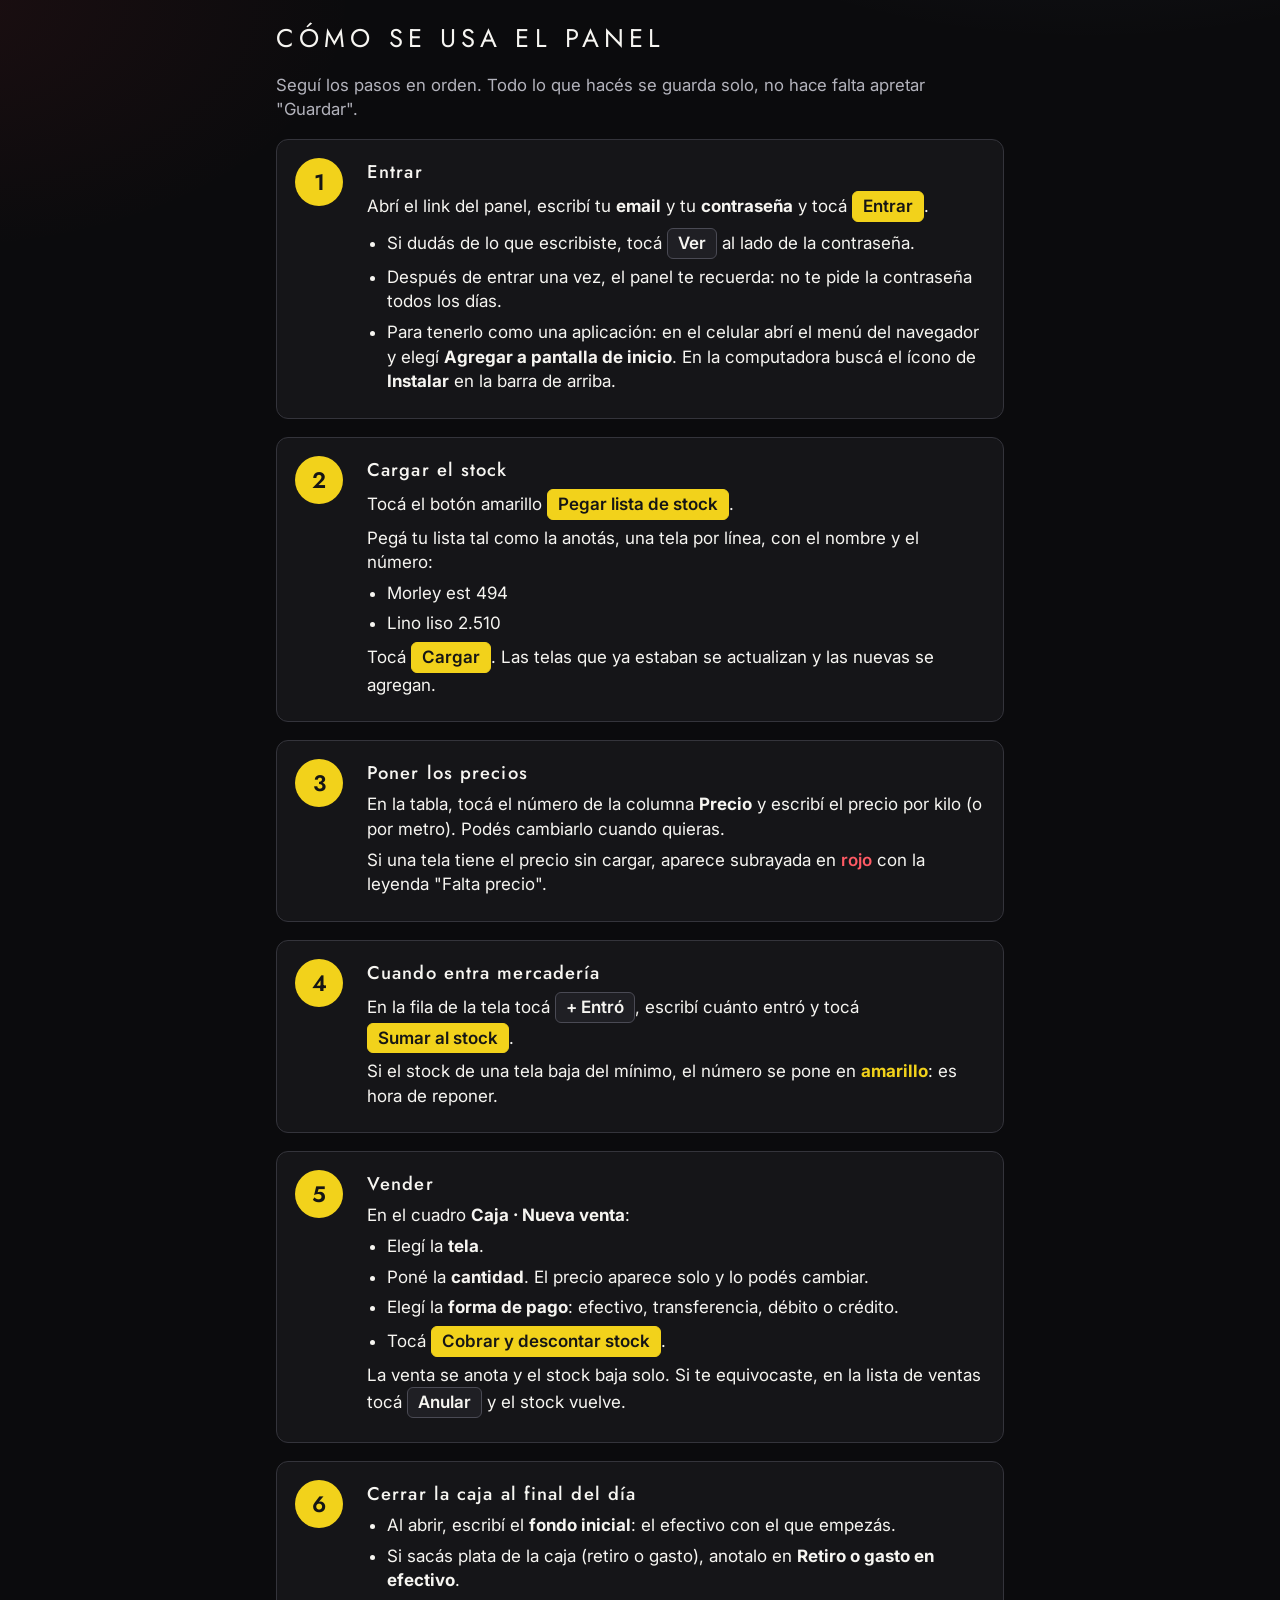
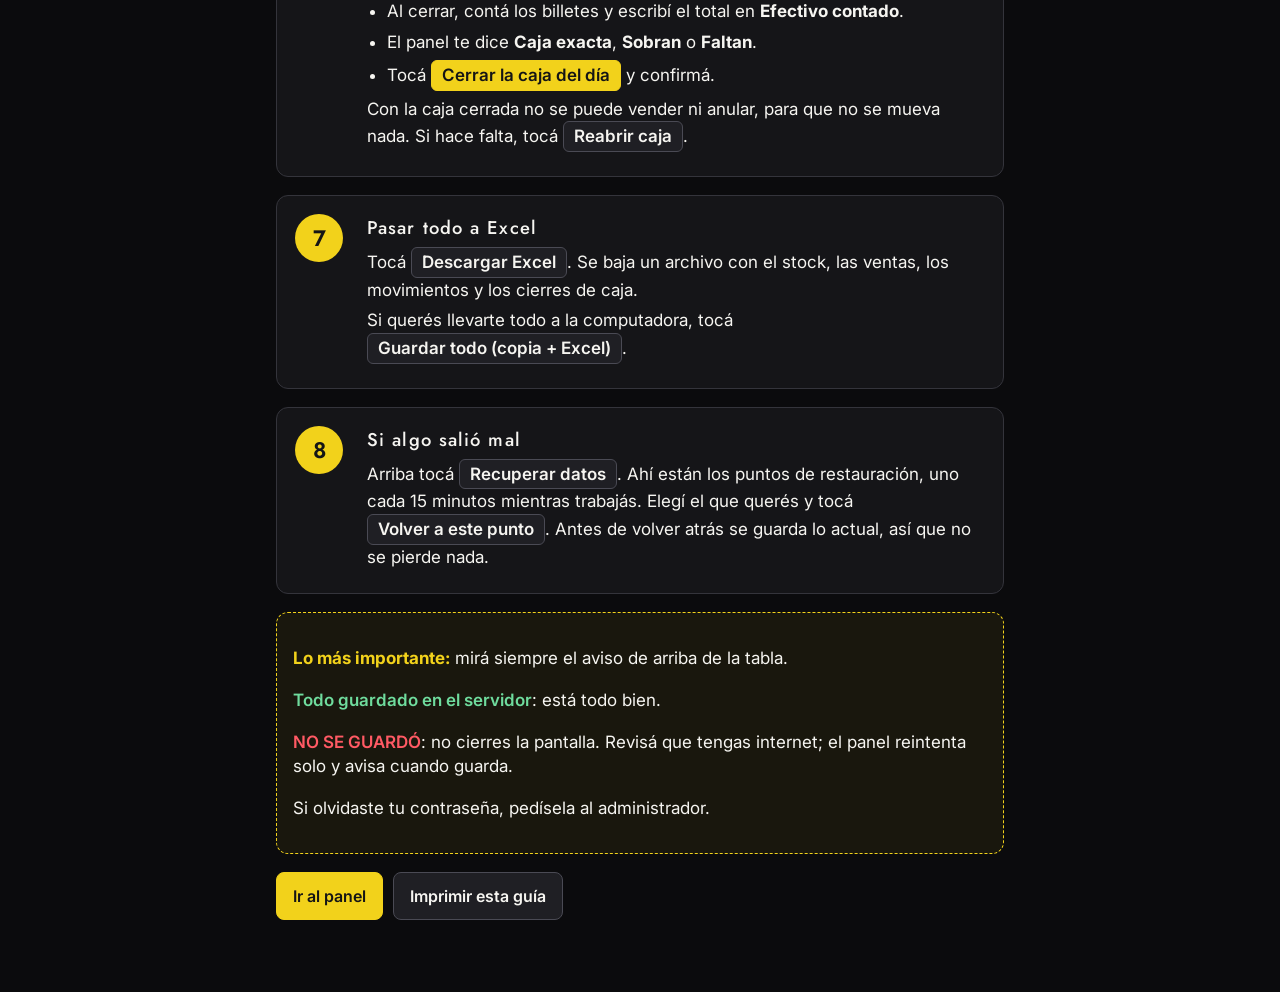
==== guia.html @ 3490aed5 "Pasar el panel a página estática + Supabase (sin Floot) Panel de stock y caja que ya no depende de F" ====
<!doctype html>
<html lang="es">
<head>
  <meta charset="utf-8">
  <meta name="viewport" content="width=device-width, initial-scale=1, viewport-fit=cover">
  <title>Cómo se usa | Textil Oriente</title>
  <meta name="theme-color" content="#0b0b0d">
  <link rel="icon" href="icon.svg" type="image/svg+xml">
  <link rel="stylesheet" href="https://fonts.googleapis.com/css2?family=Inter:wght@400;500;600;700&family=Jost:wght@300;400;500&display=swap">
  <link rel="stylesheet" href="style.css">
  <style>
    .guia { max-width: 760px; margin: 0 auto; display: grid; gap: 18px; padding: 24px 16px 72px; }
    .guia h1 { margin: 0; font: 400 1.6rem/1.2 var(--font-family-display); letter-spacing: 0.2em; text-transform: uppercase; }
    .guia .lead { color: var(--muted); font-size: 1.05rem; margin: 0; }
    .paso { display: grid; grid-template-columns: 56px minmax(0, 1fr); gap: 16px; align-items: start; background: var(--surface); border: 1px solid var(--line); border-radius: 12px; padding: 18px; }
    .num { width: 48px; height: 48px; border-radius: 50%; background: var(--yellow); color: #151515; display: grid; place-items: center; font: 600 1.4rem var(--font-family-display); }
    .paso h2 { margin: 0 0 6px; font: 500 1.15rem var(--font-family-display); letter-spacing: 0.06em; }
    .paso p, .paso li { margin: 0 0 6px; }
    .paso ul { margin: 6px 0 0; padding-left: 20px; }
    .tecla { display: inline-block; padding: 2px 10px; border-radius: 6px; border: 1px solid #4a4a54; background: var(--surface-2); font-weight: 600; white-space: nowrap; }
    .tecla.am { background: var(--yellow); color: #151515; border-color: var(--yellow); }
    .aviso { border: 1px dashed var(--yellow); border-radius: 12px; padding: 16px; background: rgba(242, 210, 27, 0.06); }
    .aviso b { color: var(--yellow); }
    .verde { color: var(--ok); font-weight: 600; }
    .rojo { color: var(--red); font-weight: 600; }
    .acciones { display: flex; gap: 10px; flex-wrap: wrap; }
    @media print {
      body { background: #fff !important; color: #111 !important; }
      .paso, .aviso { background: #fff !important; border-color: #999 !important; }
      .guia .lead, .tecla { color: #111 !important; }
      .acciones { display: none; }
    }
  </style>
</head>
<body>
  <main class="guia">
    <h1>Cómo se usa el panel</h1>
    <p class="lead">Seguí los pasos en orden. Todo lo que hacés se guarda solo, no hace falta apretar "Guardar".</p>

    <section class="paso">
      <div class="num">1</div>
      <div>
        <h2>Entrar</h2>
        <p>Abrí el link del panel, escribí tu <b>email</b> y tu <b>contraseña</b> y tocá <span class="tecla am">Entrar</span>.</p>
        <ul>
          <li>Si dudás de lo que escribiste, tocá <span class="tecla">Ver</span> al lado de la contraseña.</li>
          <li>Después de entrar una vez, el panel te recuerda: no te pide la contraseña todos los días.</li>
          <li>Para tenerlo como una aplicación: en el celular abrí el menú del navegador y elegí <b>Agregar a pantalla de inicio</b>. En la computadora buscá el ícono de <b>Instalar</b> en la barra de arriba.</li>
        </ul>
      </div>
    </section>

    <section class="paso">
      <div class="num">2</div>
      <div>
        <h2>Cargar el stock</h2>
        <p>Tocá el botón amarillo <span class="tecla am">Pegar lista de stock</span>.</p>
        <p>Pegá tu lista tal como la anotás, una tela por línea, con el nombre y el número:</p>
        <ul><li>Morley est 494</li><li>Lino liso 2.510</li></ul>
        <p>Tocá <span class="tecla am">Cargar</span>. Las telas que ya estaban se actualizan y las nuevas se agregan.</p>
      </div>
    </section>

    <section class="paso">
      <div class="num">3</div>
      <div>
        <h2>Poner los precios</h2>
        <p>En la tabla, tocá el número de la columna <b>Precio</b> y escribí el precio por kilo (o por metro). Podés cambiarlo cuando quieras.</p>
        <p>Si una tela tiene el precio sin cargar, aparece subrayada en <span class="rojo">rojo</span> con la leyenda "Falta precio".</p>
      </div>
    </section>

    <section class="paso">
      <div class="num">4</div>
      <div>
        <h2>Cuando entra mercadería</h2>
        <p>En la fila de la tela tocá <span class="tecla">+ Entró</span>, escribí cuánto entró y tocá <span class="tecla am">Sumar al stock</span>.</p>
        <p>Si el stock de una tela baja del mínimo, el número se pone en <b style="color:var(--yellow)">amarillo</b>: es hora de reponer.</p>
      </div>
    </section>

    <section class="paso">
      <div class="num">5</div>
      <div>
        <h2>Vender</h2>
        <p>En el cuadro <b>Caja · Nueva venta</b>:</p>
        <ul>
          <li>Elegí la <b>tela</b>.</li>
          <li>Poné la <b>cantidad</b>. El precio aparece solo y lo podés cambiar.</li>
          <li>Elegí la <b>forma de pago</b>: efectivo, transferencia, débito o crédito.</li>
          <li>Tocá <span class="tecla am">Cobrar y descontar stock</span>.</li>
        </ul>
        <p>La venta se anota y el stock baja solo. Si te equivocaste, en la lista de ventas tocá <span class="tecla">Anular</span> y el stock vuelve.</p>
      </div>
    </section>

    <section class="paso">
      <div class="num">6</div>
      <div>
        <h2>Cerrar la caja al final del día</h2>
        <ul>
          <li>Al abrir, escribí el <b>fondo inicial</b>: el efectivo con el que empezás.</li>
          <li>Si sacás plata de la caja (retiro o gasto), anotalo en <b>Retiro o gasto en efectivo</b>.</li>
          <li>Al cerrar, contá los billetes y escribí el total en <b>Efectivo contado</b>.</li>
          <li>El panel te dice <b>Caja exacta</b>, <b>Sobran</b> o <b>Faltan</b>.</li>
          <li>Tocá <span class="tecla am">Cerrar la caja del día</span> y confirmá.</li>
        </ul>
        <p>Con la caja cerrada no se puede vender ni anular, para que no se mueva nada. Si hace falta, tocá <span class="tecla">Reabrir caja</span>.</p>
      </div>
    </section>

    <section class="paso">
      <div class="num">7</div>
      <div>
        <h2>Pasar todo a Excel</h2>
        <p>Tocá <span class="tecla">Descargar Excel</span>. Se baja un archivo con el stock, las ventas, los movimientos y los cierres de caja.</p>
        <p>Si querés llevarte todo a la computadora, tocá <span class="tecla">Guardar todo (copia + Excel)</span>.</p>
      </div>
    </section>

    <section class="paso">
      <div class="num">8</div>
      <div>
        <h2>Si algo salió mal</h2>
        <p>Arriba tocá <span class="tecla">Recuperar datos</span>. Ahí están los puntos de restauración, uno cada 15 minutos mientras trabajás. Elegí el que querés y tocá <span class="tecla">Volver a este punto</span>. Antes de volver atrás se guarda lo actual, así que no se pierde nada.</p>
      </div>
    </section>

    <div class="aviso">
      <p><b>Lo más importante:</b> mirá siempre el aviso de arriba de la tabla.</p>
      <p><span class="verde">Todo guardado en el servidor</span>: está todo bien.</p>
      <p><span class="rojo">NO SE GUARDÓ</span>: no cierres la pantalla. Revisá que tengas internet; el panel reintenta solo y avisa cuando guarda.</p>
      <p>Si olvidaste tu contraseña, pedísela al administrador.</p>
    </div>

    <div class="acciones">
      <a class="btn primary" href="./">Ir al panel</a>
      <button class="btn" type="button" onclick="window.print()">Imprimir esta guía</button>
    </div>
  </main>
</body>
</html>
---- style.css ----
/* Textil Oriente: identidad oscura, mármol negro con triángulos amarillo, rojo y azul. */
:root {
  --bg: #0b0b0d;
  --surface: #151518;
  --surface-2: #1f1f24;
  --line: #34343b;
  --fg: #f6f5f1;
  --muted: #b3b3bc;
  --yellow: #f2d21b;
  --red: #ff5a64;
  --ok: #6fdc9d;
  --font-family-base: "Inter", system-ui, -apple-system, "Segoe UI", sans-serif;
  --font-family-display: "Jost", "Futura", "Trebuchet MS", sans-serif;
  color-scheme: dark;
}
* { box-sizing: border-box; }
html, body { margin: 0; }
body {
  background:
    radial-gradient(900px 500px at 85% -10%, rgba(143, 171, 232, 0.1), transparent 60%),
    radial-gradient(700px 420px at -5% 0%, rgba(216, 51, 62, 0.08), transparent 60%),
    var(--bg);
  background-color: var(--bg);
  color: var(--fg);
  font-family: var(--font-family-base);
  font-size: 17px;
  line-height: 1.45;
  min-height: 100vh;
}
*:focus-visible { outline: 3px solid var(--yellow); outline-offset: 2px; }

.page { max-width: 1440px; margin: 0 auto; display: grid; gap: 16px; padding: 24px 16px 64px; padding-left: max(16px, env(safe-area-inset-left, 0px)); padding-right: max(16px, env(safe-area-inset-right, 0px)); }
.center { min-height: 100vh; display: grid; place-items: center; padding: 24px 16px; }

.top { display: flex; align-items: center; gap: 16px; flex-wrap: wrap; }
.mark { flex: none; height: auto; }
.brandbox { display: grid; gap: 2px; min-width: 0; }
.brand { margin: 0; font: 400 1.6rem/1.1 var(--font-family-display); letter-spacing: 0.3em; text-transform: uppercase; }
.sub { font: 300 0.8rem var(--font-family-display); letter-spacing: 0.5em; text-transform: uppercase; color: var(--yellow); }
.right { margin-left: auto; display: grid; justify-items: end; gap: 8px; }
.today { color: var(--muted); text-transform: capitalize; }
.userrow { display: flex; align-items: center; gap: 8px; flex-wrap: wrap; justify-content: flex-end; }
.uname { color: var(--muted); font-size: 0.9rem; }

.btn, button.btn {
  display: inline-flex; align-items: center; justify-content: center; text-decoration: none;
  background: var(--surface-2); color: var(--fg); border: 1px solid #4a4a54; border-radius: 8px;
  padding: 10px 16px; min-height: 48px; font: 600 16px var(--font-family-base); cursor: pointer;
}
.btn:hover { border-color: var(--fg); }
.btn:disabled { opacity: 0.5; cursor: not-allowed; }
.btn.primary { background: var(--yellow); color: #151515; border-color: var(--yellow); }
.btn.big { min-height: 56px; font-size: 18px; width: 100%; }
.btn.sm { padding: 8px 12px; min-height: 42px; font-size: 15px; }
.btn.danger:hover { border-color: var(--red); color: var(--red); }

.card { background: var(--surface); border: 1px solid var(--line); border-radius: 12px; padding: 24px; display: grid; gap: 14px; }
.authcard { width: min(440px, 100%); justify-items: center; text-align: center; }
.authcard .form { width: 100%; text-align: left; }
.authtitle { margin: 8px 0 0; font: 500 1rem var(--font-family-display); letter-spacing: 0.18em; text-transform: uppercase; color: var(--yellow); }
.hint { color: var(--muted); font-size: 15px; margin: 0; }
.hint.small { font-size: 13px; }
.hint.pad { padding: 16px; }
.form { display: grid; gap: 14px; }
.field { display: grid; gap: 6px; color: var(--muted); font-size: 14px; }
.input { background: var(--surface-2); color: var(--fg); border: 1px solid var(--line); border-radius: 8px; padding: 10px 12px; min-height: 48px; font: 18px var(--font-family-base); min-width: 0; width: 100%; }
.input:hover { border-color: #4a4a54; }
.pwrow { display: flex; gap: 8px; align-items: stretch; }
.pwrow .btn { flex: none; }
.msg { min-height: 20px; font-size: 15px; color: var(--red); margin: 0; }
.msg.okmsg { color: var(--ok); }
.errbox { display: grid; gap: 12px; justify-items: start; padding: 16px; border: 1px solid var(--red); border-radius: 8px; color: var(--red); }
.errbox p { margin: 0; }

.narrow { max-width: 820px; width: 100%; margin: 0 auto; display: grid; gap: 16px; }
.title { margin: 0; font: 400 1.4rem var(--font-family-display); letter-spacing: 0.2em; text-transform: uppercase; }
.subtitle { margin: 0; font: 500 0.9rem var(--font-family-display); letter-spacing: 0.18em; text-transform: uppercase; color: var(--yellow); }
.list { display: grid; border: 1px solid var(--line); border-radius: 8px; background: var(--surface); }
.row { display: flex; align-items: center; justify-content: space-between; gap: 12px; flex-wrap: wrap; padding: 12px 16px; border-bottom: 1px solid var(--line); }
.row:last-child { border-bottom: 0; }
.when { display: grid; gap: 2px; min-width: 0; }
.when span { color: var(--muted); font-size: 0.9rem; overflow-wrap: anywhere; }
.rowtools { display: flex; gap: 8px; flex-wrap: wrap; align-items: center; }
.rowtools .input { width: 200px; min-height: 42px; font-size: 15px; }

#gtoast { position: fixed; left: 50%; transform: translateX(-50%); bottom: calc(24px + env(safe-area-inset-bottom, 0px)); background: var(--fg); color: #111; padding: 14px 20px; border-radius: 8px; font-weight: 600; opacity: 0; pointer-events: none; transition: opacity 0.2s; z-index: 2000; max-width: calc(100vw - 32px); }
#gtoast.show { opacity: 1; }
@media (prefers-reduced-motion: reduce) { #gtoast { transition: none; } }

/* ---------- panel de stock y caja ---------- */

.txPanel {
  --bg: #0b0b0d;
  --surface: #151518;
  --surface-2: #1f1f24;
  --line: #34343b;
  --fg: #f6f5f1;
  --muted: #b3b3bc;
  --yellow: #f2d21b;
  --red: #ff5a64;
  --blue: #8fabe8;
  --ok: #6fdc9d;
  color: var(--fg);
  font-family: var(--font-family-base);
  font-size: 17px;
  line-height: 1.45;
  display: grid;
  gap: 16px;

  *, *::before, *::after { box-sizing: border-box; }
  *:focus-visible { outline: 3px solid var(--yellow); outline-offset: 2px; }

  .savebar { min-height: 22px; font-size: 14px; color: var(--muted); }
  .savebar.bad { color: var(--red); font-weight: 600; }
  .savebar.ok { color: var(--ok); }

  .loadcard { display: flex; flex-wrap: wrap; align-items: center; justify-content: space-between; gap: 14px; padding: 16px 18px; border: 1px dashed var(--yellow); border-radius: 8px; background: rgba(242, 210, 27, 0.06); }
  .loadtext { display: grid; gap: 2px; min-width: 0; flex: 1 1 260px; }
  .loadtext b { font: 500 18px var(--font-family-display); letter-spacing: .04em; }
  .loadtext span { color: var(--muted); font-size: 15px; }
  .stats { display: grid; grid-template-columns: repeat(auto-fit, minmax(160px, 1fr)); gap: 12px; }
  .stat { background: var(--surface); border: 1px solid var(--line); border-radius: 8px; padding: 14px 16px; display: grid; gap: 4px; min-width: 0; }
  .stat small { color: var(--muted); font: 500 12px var(--font-family-display); letter-spacing: .14em; text-transform: uppercase; }
  .stat b { font: 500 26px var(--font-family-display); font-variant-numeric: tabular-nums; overflow-wrap: anywhere; }
  .stat.warn b { color: var(--yellow); }

  .bar { display: flex; flex-wrap: wrap; gap: 10px; align-items: center; }
  .bar .grow { flex: 1 1 220px; min-width: 0; }
  input, select, textarea, button { font: inherit; color: inherit; }
  input[type=text], input[type=number], input[type=search], input[type=date], select, textarea {
    background: var(--surface-2); border: 1px solid var(--line); border-radius: 8px; padding: 10px 12px; min-width: 0; min-height: 48px; font-size: 18px;
  }
  input:hover, select:hover, textarea:hover { border-color: #4a4a54; }
  button { background: var(--surface-2); border: 1px solid #4a4a54; border-radius: 8px; padding: 10px 16px; min-height: 48px; font-weight: 600; font-size: 16px; cursor: pointer; }
  button:hover { border-color: var(--fg); }
  button:disabled { opacity: .5; cursor: not-allowed; }
  button.primary { background: var(--yellow); color: #151515; border-color: var(--yellow); }
  button.primary:hover { filter: brightness(1.08); }
  button.big { min-height: 56px; font-size: 18px; }
  button.ghost { background: transparent; }
  button.danger:hover { border-color: var(--red); color: var(--red); }
  button.sm { padding: 8px 12px; min-height: 42px; font-size: 15px; }

  .tablebox { overflow-x: auto; border: 1px solid var(--line); border-radius: 8px; background: var(--surface); }
  table { border-collapse: collapse; width: 100%; min-width: 820px; }
  th { text-align: left; font: 500 12px var(--font-family-display); letter-spacing: .14em; text-transform: uppercase; color: var(--muted); padding: 12px 10px; border-bottom: 1px solid var(--line); white-space: nowrap; }
  td { padding: 6px 10px; border-bottom: 1px solid var(--line); vertical-align: middle; }
  tr:last-child td { border-bottom: 0; }
  td.num, th.num { text-align: right; font-variant-numeric: tabular-nums; }
  td input { width: 100%; background: transparent; border-color: transparent; padding: 8px 8px; }
  td input:hover, td input:focus { border-color: var(--line); background: var(--surface-2); }
  td input.n { text-align: right; font-variant-numeric: tabular-nums; width: 120px; }
  td select { background: transparent; border-color: transparent; padding: 8px 2px; min-height: 44px; }
  td.actions { white-space: nowrap; text-align: right; }
  tr.low td.stockcell input { color: var(--yellow); font-weight: 700; }
  tr.low td:first-child { box-shadow: inset 4px 0 0 var(--yellow); }
  tr.noprice td.pricecell input { box-shadow: inset 0 -3px 0 var(--red); }
  .val.missing { color: var(--red); font-size: 14px; }
  .pill { display: inline-block; padding: 1px 9px; border-radius: 99px; font-size: 13px; border: 1px solid var(--line); color: var(--muted); }
  .empty { padding: 28px; text-align: center; color: var(--muted); }
  .hint { color: var(--muted); font-size: 14px; margin: 0; }

  .panel { display: grid; grid-template-columns: minmax(0, 1fr) 400px; gap: 20px; align-items: start; }
  .stack { display: grid; gap: 16px; min-width: 0; }
  #view-caja { position: sticky; top: 12px; }
  @media (max-width: 1100px) { .panel { grid-template-columns: minmax(0, 1fr); } #view-caja { position: static; order: -1; } }
  .card { background: var(--surface); border: 1px solid var(--line); border-radius: 8px; padding: 18px; display: grid; gap: 14px; }
  h2.title { margin: 0; font: 500 14px var(--font-family-display); letter-spacing: .18em; text-transform: uppercase; color: var(--yellow); }
  label { display: grid; gap: 6px; color: var(--muted); font-size: 14px; }
  label input, label select { color: var(--fg); }
  .row2 { display: grid; grid-template-columns: 1fr 1fr; gap: 12px; }
  .total { display: flex; justify-content: space-between; align-items: baseline; border-top: 1px solid var(--line); padding-top: 12px; }
  .total b { font: 500 34px var(--font-family-display); font-variant-numeric: tabular-nums; }
  .methods { display: grid; grid-template-columns: 1fr 1fr; gap: 10px; }
  .methods .stat b { font-size: 21px; }
  .methods .stat.main { grid-column: 1 / -1; }
  .msg { min-height: 20px; font-size: 15px; color: var(--red); margin: 0; }
  .sale td { padding: 10px; }
  .sale .t { font-weight: 600; }
  .cl { display: flex; justify-content: space-between; align-items: center; gap: 10px; padding: 4px 0; }
  .cl b { font-variant-numeric: tabular-nums; }
  .cl.strong { border-top: 1px solid var(--line); margin-top: 6px; padding-top: 12px; font-size: 19px; }
  .diff { font: 500 22px var(--font-family-display); text-align: center; padding: 10px; border-radius: 8px; border: 1px solid var(--line); }
  .diff.ok { color: var(--ok); border-color: var(--ok); }
  .diff.over { color: var(--yellow); border-color: var(--yellow); }
  .diff.bad { color: var(--red); border-color: var(--red); }
  .closedtag { color: var(--ok); font-weight: 600; }

  dialog { background: var(--surface); color: var(--fg); border: 1px solid var(--line); border-radius: 10px; padding: 0; width: min(540px, calc(100vw - 32px)); }
  dialog::backdrop { background: rgba(0,0,0,.7); }
  dialog form { padding: 20px; display: grid; gap: 14px; }
  dialog h2 { margin: 0; font: 500 16px var(--font-family-display); letter-spacing: .16em; text-transform: uppercase; }
  dialog textarea { min-height: 240px; font-family: ui-monospace, Consolas, monospace; font-size: 16px; resize: vertical; }
  .dlgbtns { display: flex; justify-content: flex-end; gap: 10px; }
  #toast { position: fixed; left: 50%; transform: translateX(-50%); bottom: calc(24px + env(safe-area-inset-bottom, 0px)); background: var(--fg); color: #111; padding: 14px 20px; border-radius: 8px; font-weight: 600; font-size: 17px; opacity: 0; pointer-events: none; transition: opacity .2s; z-index: 2000; max-width: calc(100vw - 32px); }
  #toast.show { opacity: 1; }
  @media (prefers-reduced-motion: reduce) { #toast { transition: none; } }
}
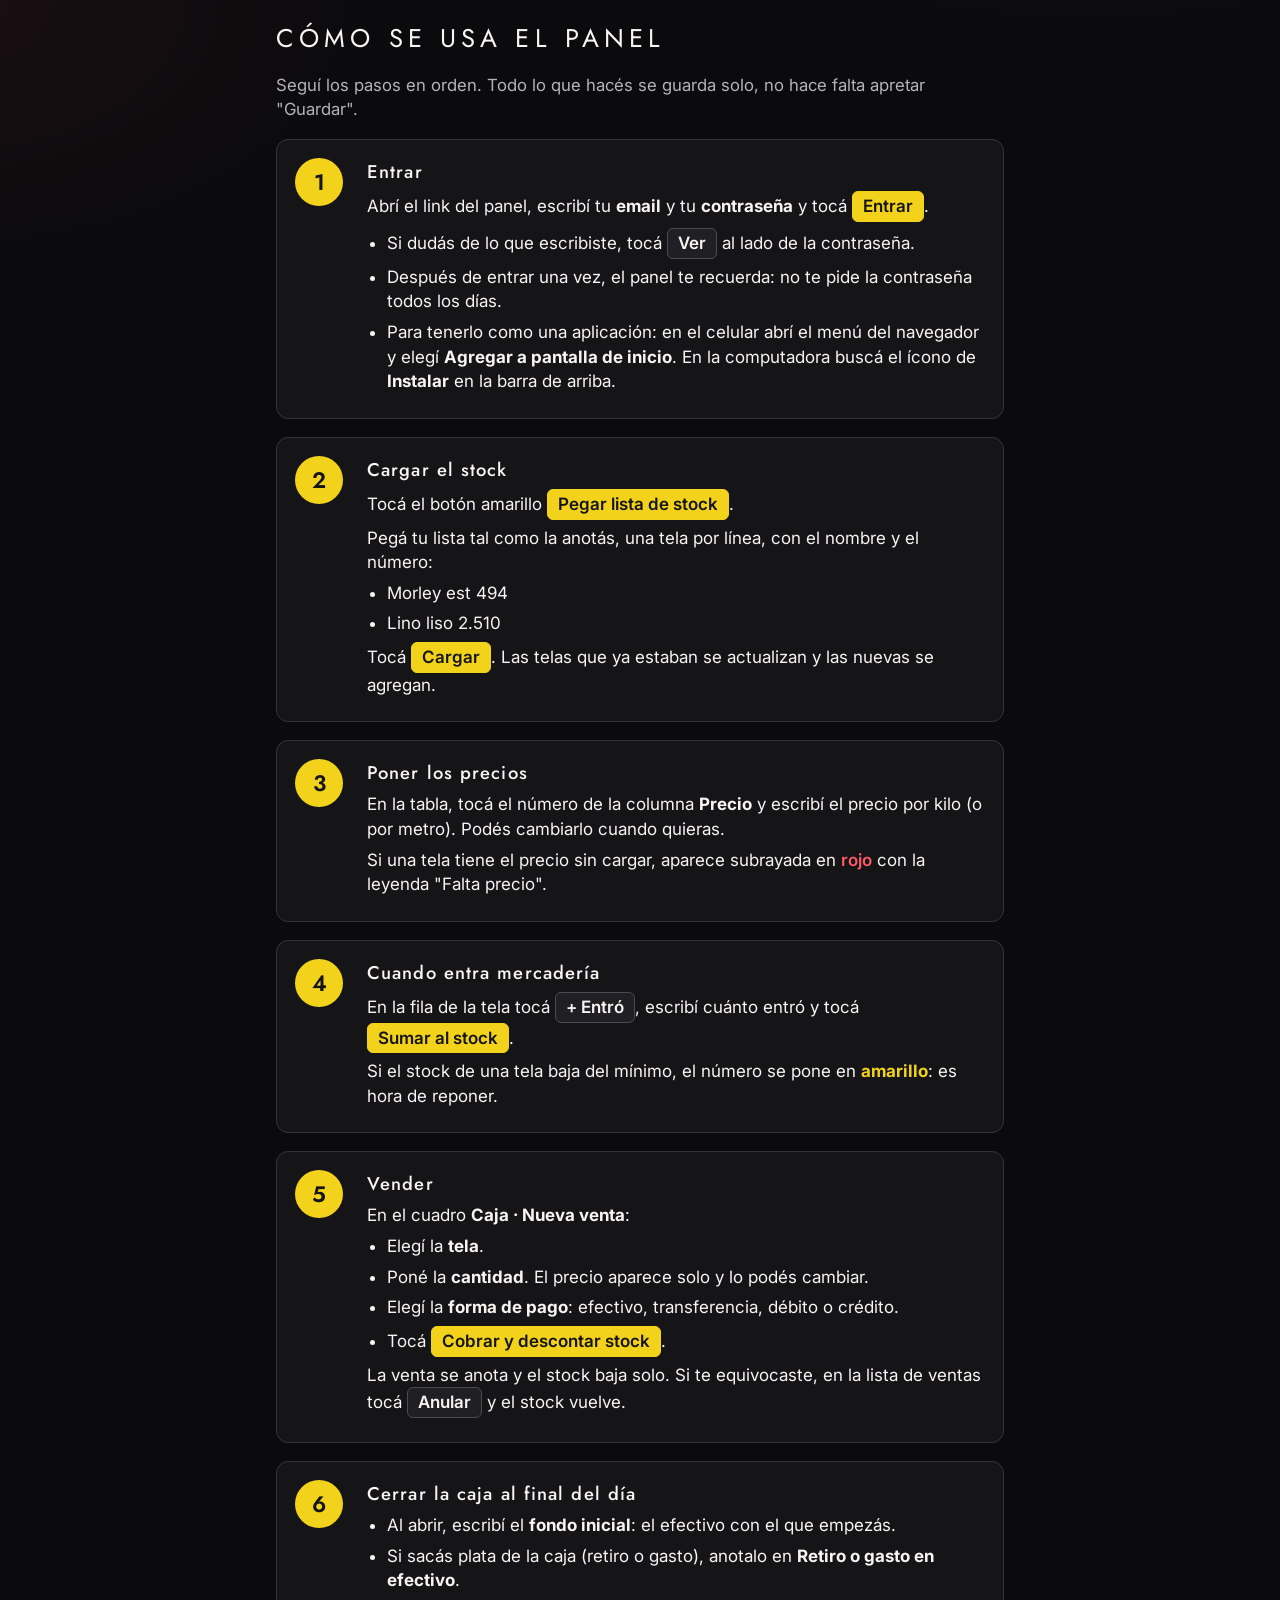
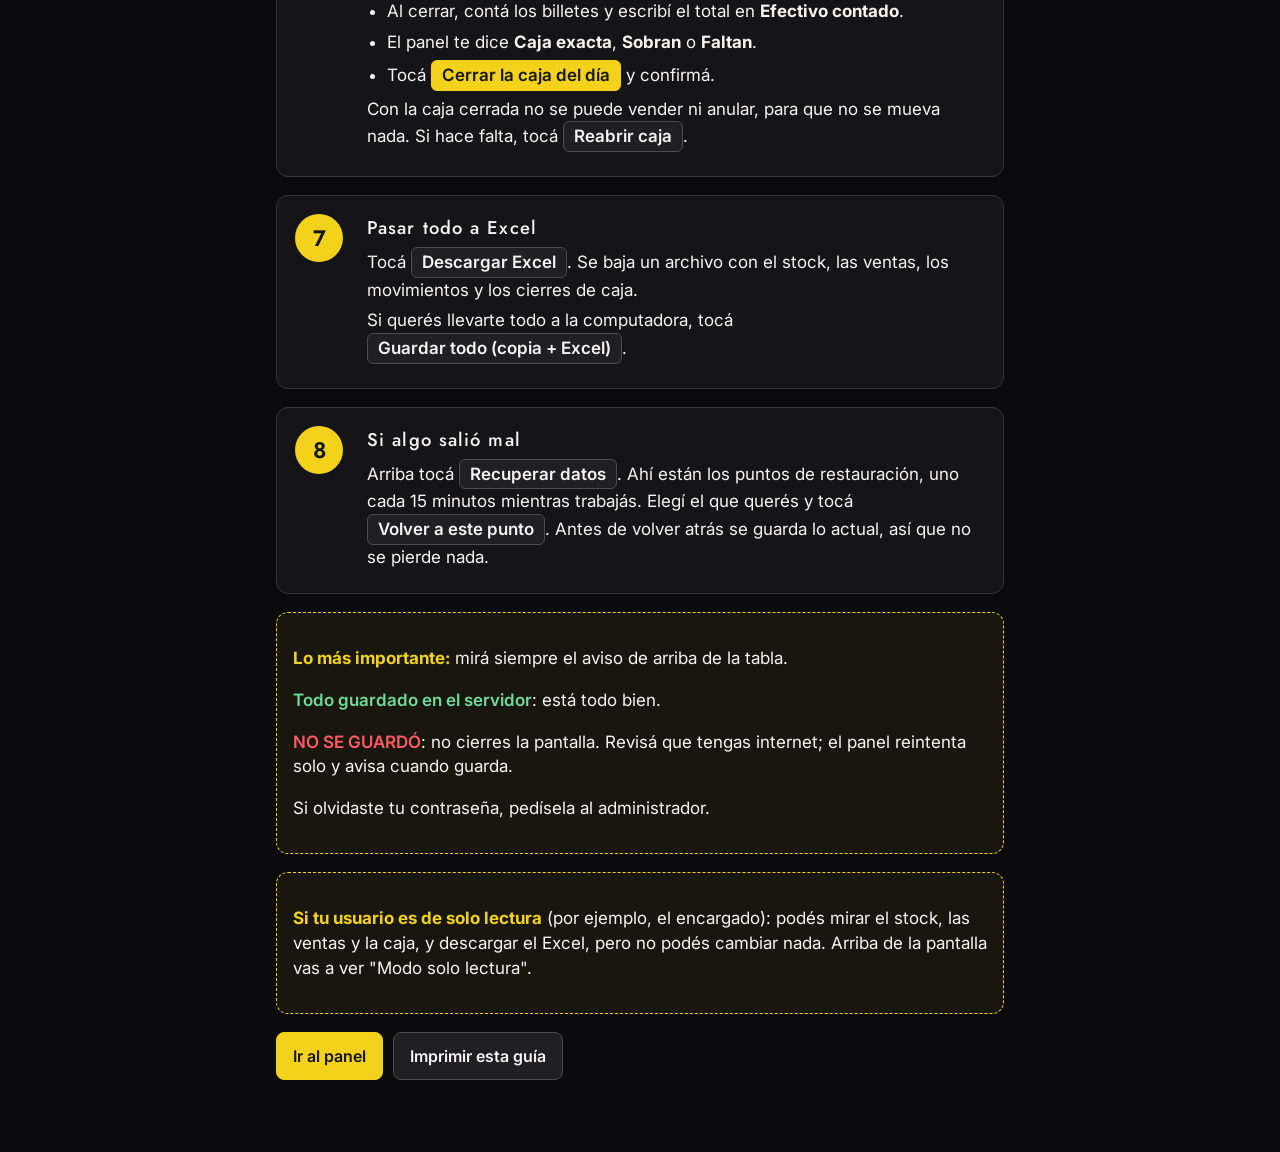
==== commit 35f13367: "Rol de solo lectura para el encargado Nuevo permiso "viewer": ve stock, ventas y caja y descarga el " ====
--- a/guia.html
+++ b/guia.html
@@ -133,6 +133,10 @@
       <p>Si olvidaste tu contraseña, pedísela al administrador.</p>
     </div>
 
+    <div class="aviso">
+      <p><b>Si tu usuario es de solo lectura</b> (por ejemplo, el encargado): podés mirar el stock, las ventas y la caja, y descargar el Excel, pero no podés cambiar nada. Arriba de la pantalla vas a ver "Modo solo lectura".</p>
+    </div>
+
     <div class="acciones">
       <a class="btn primary" href="./">Ir al panel</a>
       <button class="btn" type="button" onclick="window.print()">Imprimir esta guía</button>
--- a/style.css
+++ b/style.css
@@ -110,6 +110,8 @@
   *, *::before, *::after { box-sizing: border-box; }
   *:focus-visible { outline: 3px solid var(--yellow); outline-offset: 2px; }
 
+  &.ro .loadcard, &.ro #sale-form, &.ro #backup-note, &.ro #view-stock > p.hint { display: none; }
+  &.ro td input, &.ro td select { opacity: 0.85; }
   .savebar { min-height: 22px; font-size: 14px; color: var(--muted); }
   .savebar.bad { color: var(--red); font-weight: 600; }
   .savebar.ok { color: var(--ok); }
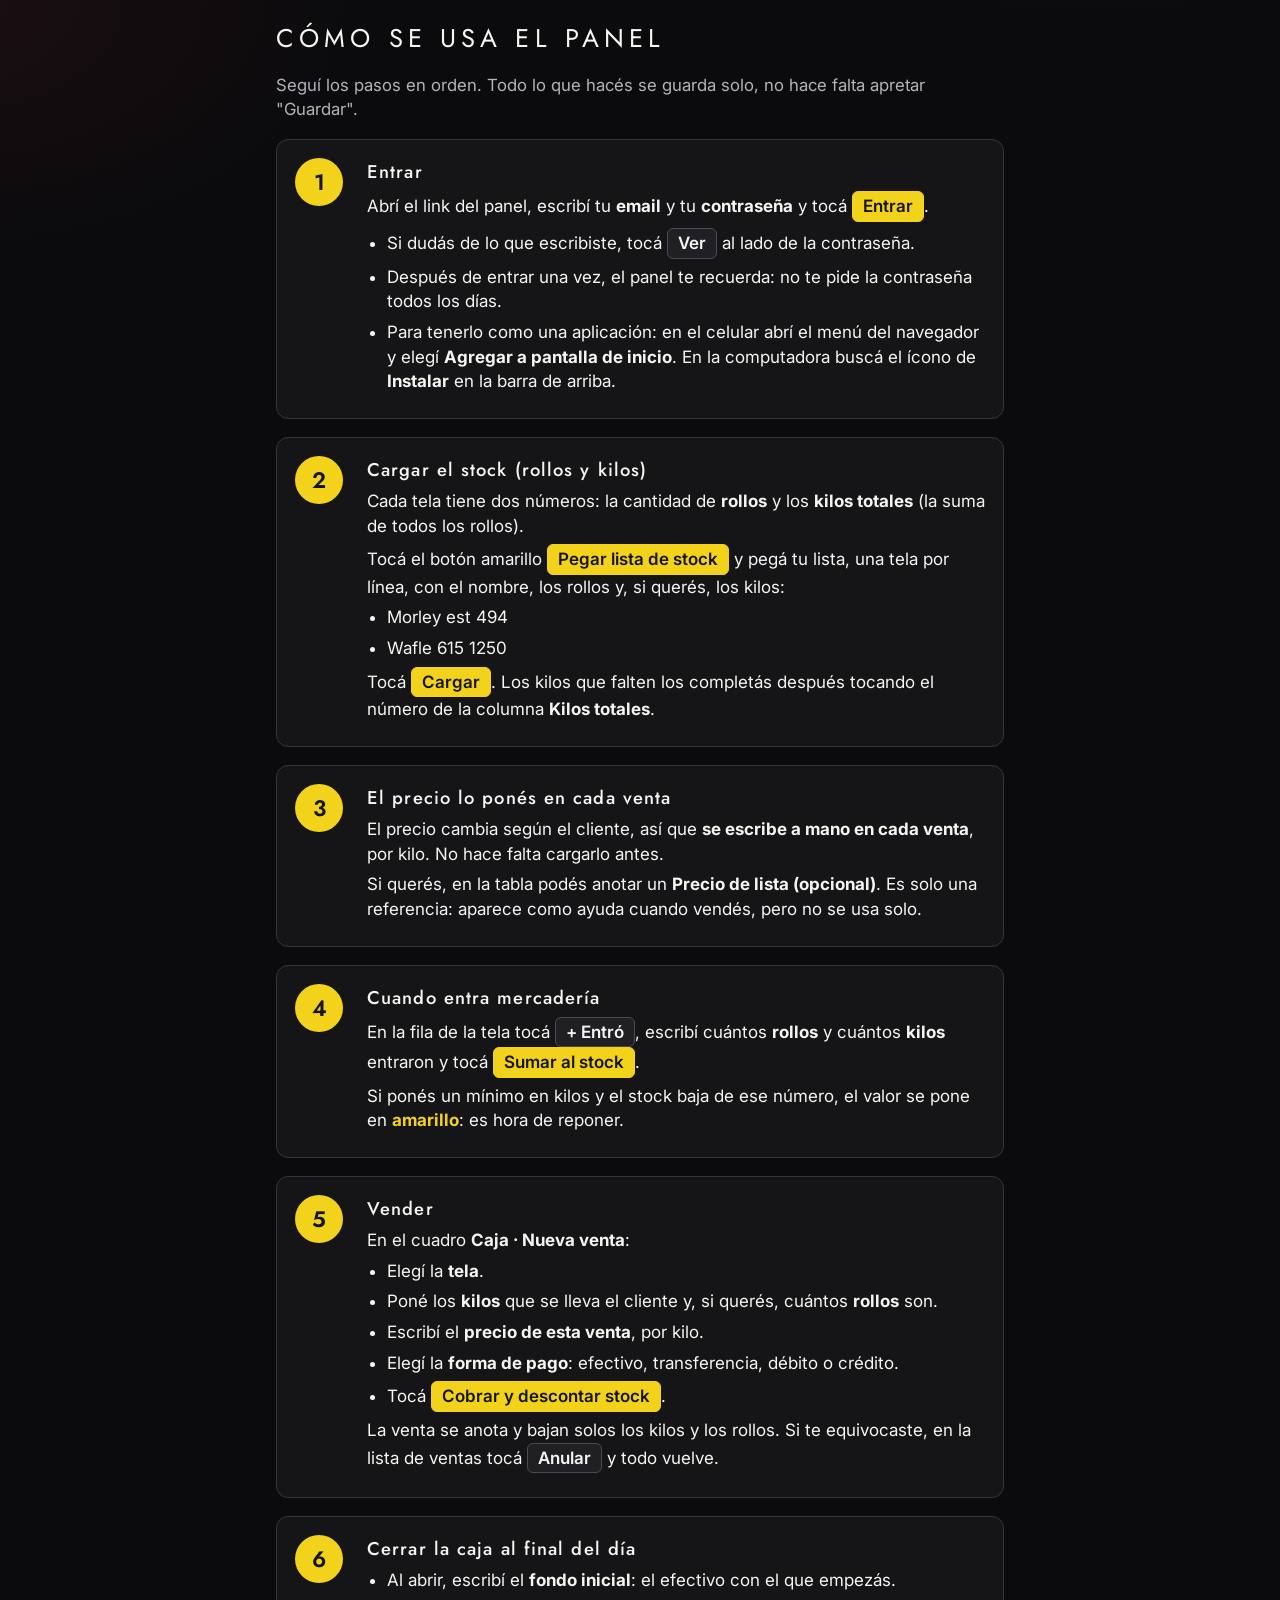
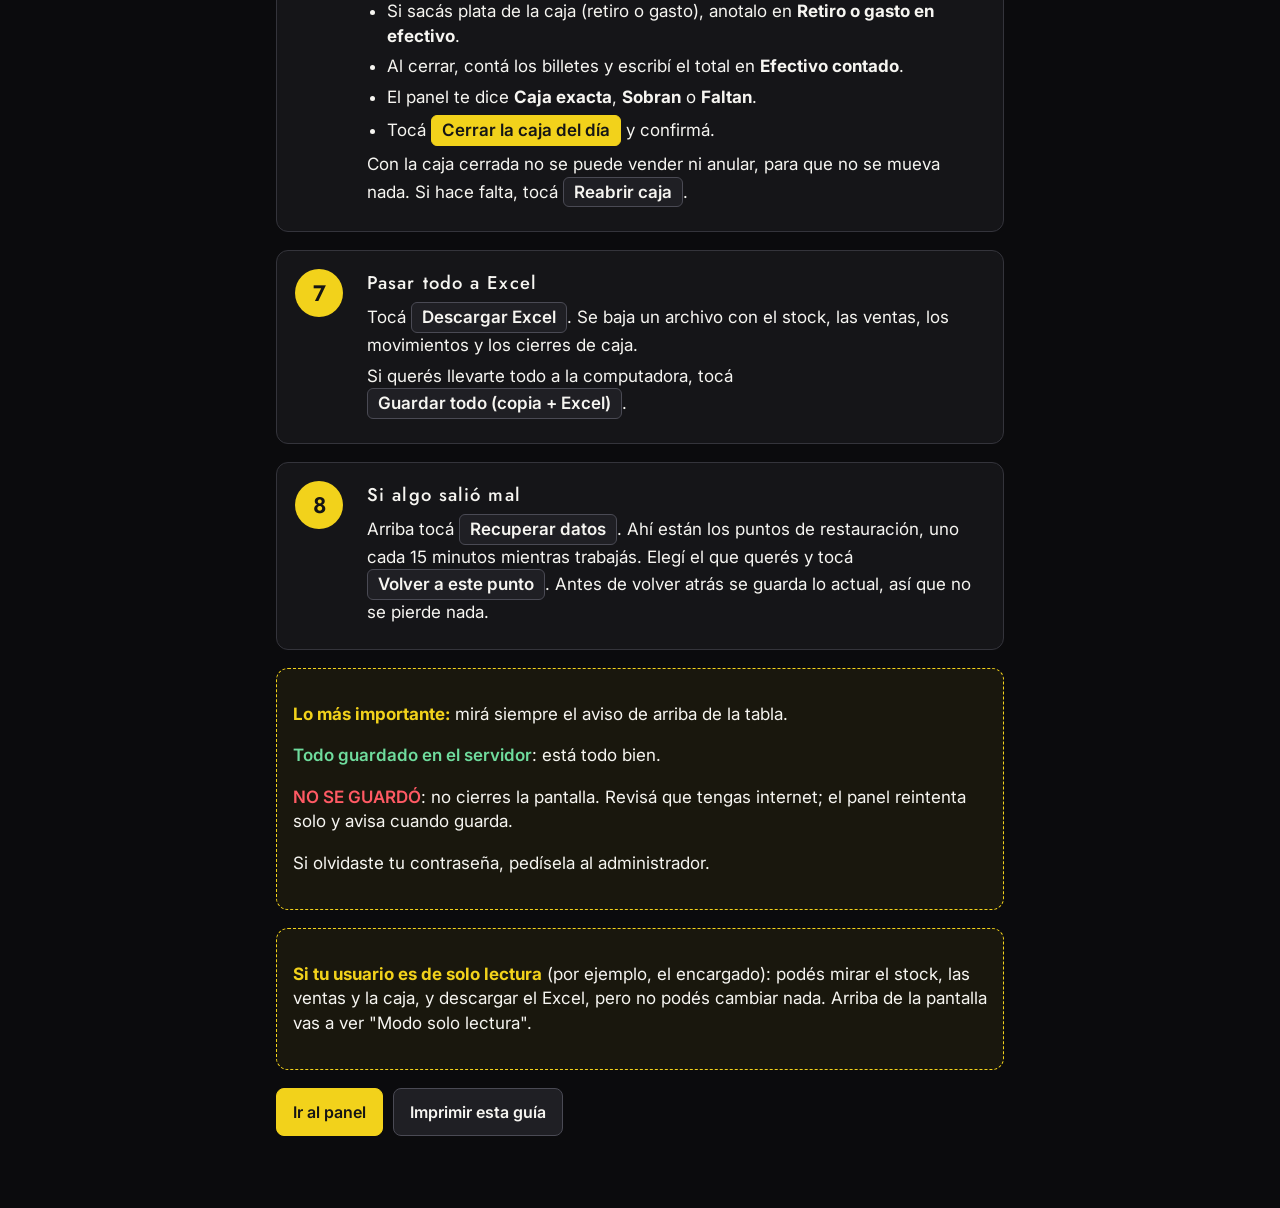
==== commit 8c6a1dc9: "Stock en rollos y kilos, precio manual por venta Cada tela lleva cantidad de rollos y kilos totales." ====
--- a/guia.html
+++ b/guia.html
@@ -50,47 +50,48 @@
       </div>
     </section>
 
-    <section class="paso">
+        <section class="paso">
       <div class="num">2</div>
       <div>
-        <h2>Cargar el stock</h2>
-        <p>Tocá el botón amarillo <span class="tecla am">Pegar lista de stock</span>.</p>
-        <p>Pegá tu lista tal como la anotás, una tela por línea, con el nombre y el número:</p>
-        <ul><li>Morley est 494</li><li>Lino liso 2.510</li></ul>
-        <p>Tocá <span class="tecla am">Cargar</span>. Las telas que ya estaban se actualizan y las nuevas se agregan.</p>
+        <h2>Cargar el stock (rollos y kilos)</h2>
+        <p>Cada tela tiene dos números: la cantidad de <b>rollos</b> y los <b>kilos totales</b> (la suma de todos los rollos).</p>
+        <p>Tocá el botón amarillo <span class="tecla am">Pegar lista de stock</span> y pegá tu lista, una tela por línea, con el nombre, los rollos y, si querés, los kilos:</p>
+        <ul><li>Morley est 494</li><li>Wafle 615 1250</li></ul>
+        <p>Tocá <span class="tecla am">Cargar</span>. Los kilos que falten los completás después tocando el número de la columna <b>Kilos totales</b>.</p>
       </div>
     </section>
 
-    <section class="paso">
+        <section class="paso">
       <div class="num">3</div>
       <div>
-        <h2>Poner los precios</h2>
-        <p>En la tabla, tocá el número de la columna <b>Precio</b> y escribí el precio por kilo (o por metro). Podés cambiarlo cuando quieras.</p>
-        <p>Si una tela tiene el precio sin cargar, aparece subrayada en <span class="rojo">rojo</span> con la leyenda "Falta precio".</p>
+        <h2>El precio lo ponés en cada venta</h2>
+        <p>El precio cambia según el cliente, así que <b>se escribe a mano en cada venta</b>, por kilo. No hace falta cargarlo antes.</p>
+        <p>Si querés, en la tabla podés anotar un <b>Precio de lista (opcional)</b>. Es solo una referencia: aparece como ayuda cuando vendés, pero no se usa solo.</p>
       </div>
     </section>
 
-    <section class="paso">
+        <section class="paso">
       <div class="num">4</div>
       <div>
         <h2>Cuando entra mercadería</h2>
-        <p>En la fila de la tela tocá <span class="tecla">+ Entró</span>, escribí cuánto entró y tocá <span class="tecla am">Sumar al stock</span>.</p>
-        <p>Si el stock de una tela baja del mínimo, el número se pone en <b style="color:var(--yellow)">amarillo</b>: es hora de reponer.</p>
+        <p>En la fila de la tela tocá <span class="tecla">+ Entró</span>, escribí cuántos <b>rollos</b> y cuántos <b>kilos</b> entraron y tocá <span class="tecla am">Sumar al stock</span>.</p>
+        <p>Si ponés un mínimo en kilos y el stock baja de ese número, el valor se pone en <b style="color:var(--yellow)">amarillo</b>: es hora de reponer.</p>
       </div>
     </section>
 
-    <section class="paso">
+        <section class="paso">
       <div class="num">5</div>
       <div>
         <h2>Vender</h2>
         <p>En el cuadro <b>Caja · Nueva venta</b>:</p>
         <ul>
           <li>Elegí la <b>tela</b>.</li>
-          <li>Poné la <b>cantidad</b>. El precio aparece solo y lo podés cambiar.</li>
+          <li>Poné los <b>kilos</b> que se lleva el cliente y, si querés, cuántos <b>rollos</b> son.</li>
+          <li>Escribí el <b>precio de esta venta</b>, por kilo.</li>
           <li>Elegí la <b>forma de pago</b>: efectivo, transferencia, débito o crédito.</li>
           <li>Tocá <span class="tecla am">Cobrar y descontar stock</span>.</li>
         </ul>
-        <p>La venta se anota y el stock baja solo. Si te equivocaste, en la lista de ventas tocá <span class="tecla">Anular</span> y el stock vuelve.</p>
+        <p>La venta se anota y bajan solos los kilos y los rollos. Si te equivocaste, en la lista de ventas tocá <span class="tecla">Anular</span> y todo vuelve.</p>
       </div>
     </section>
 
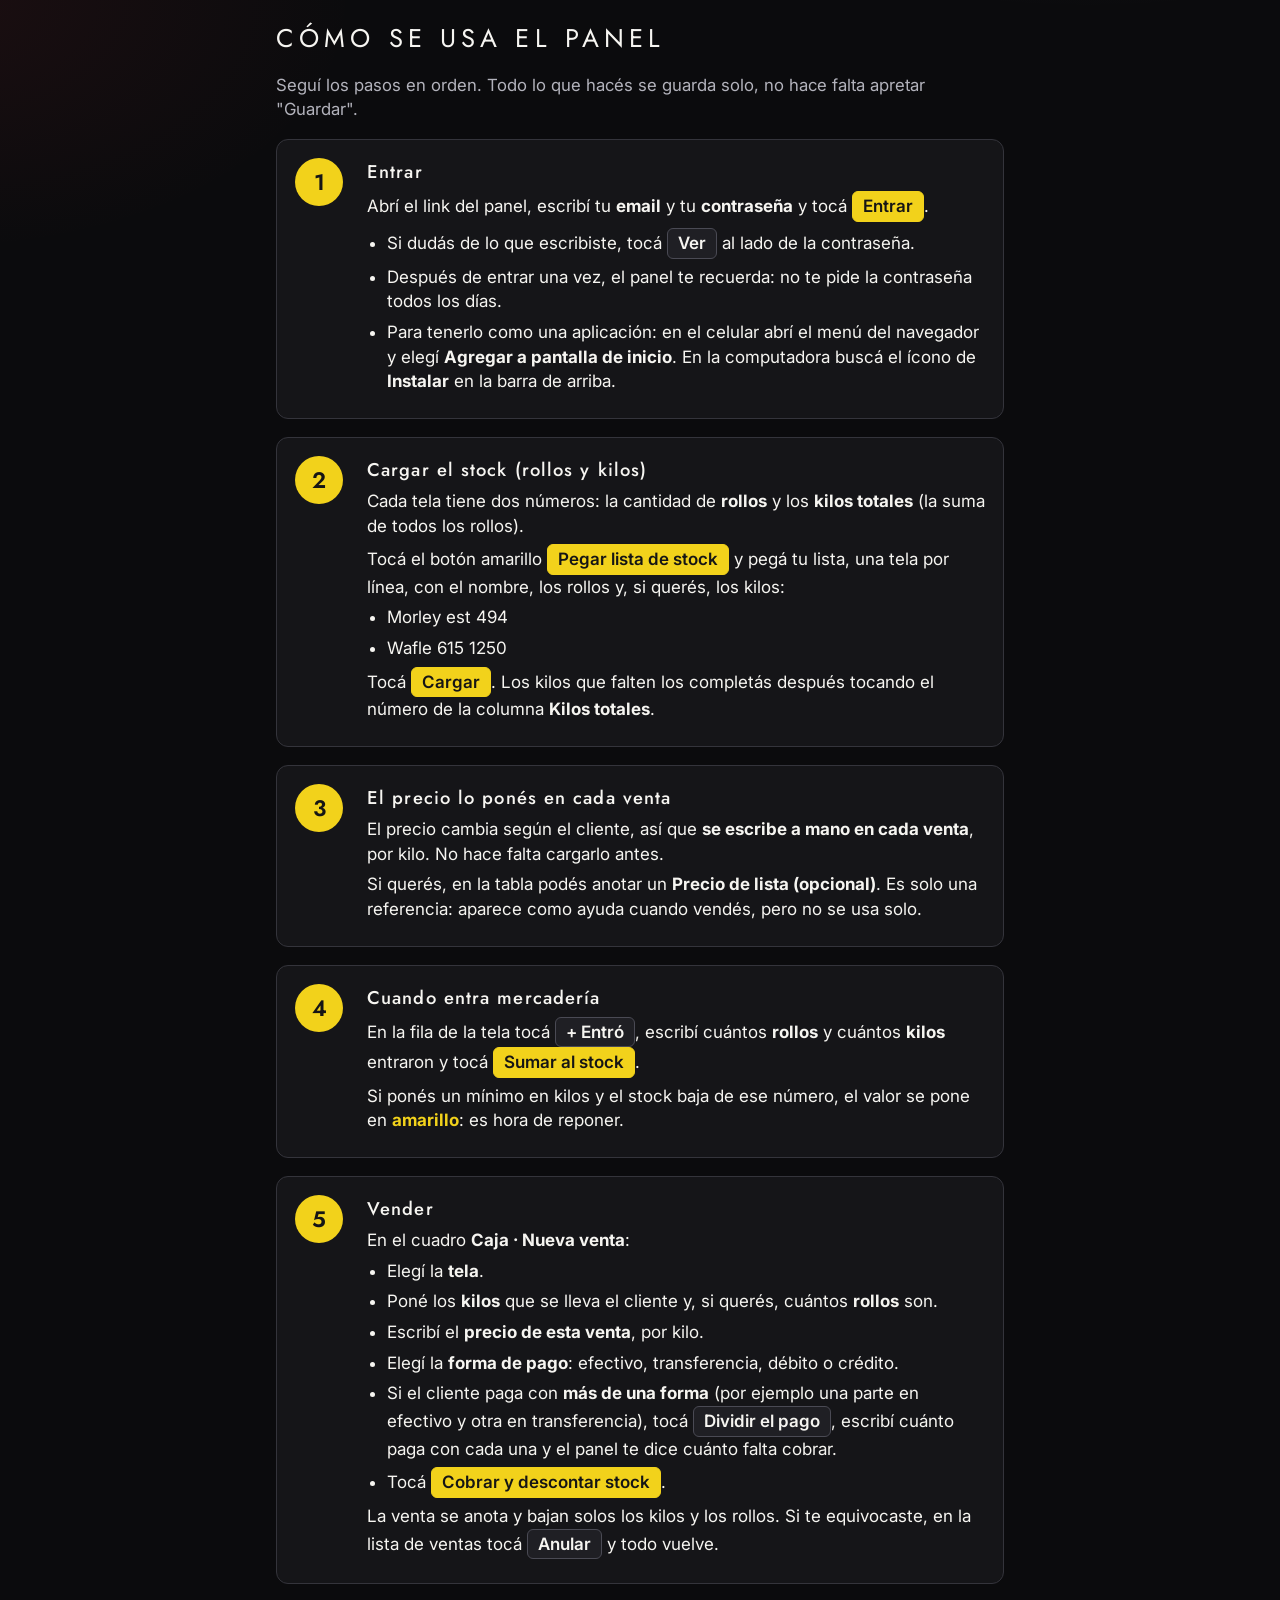
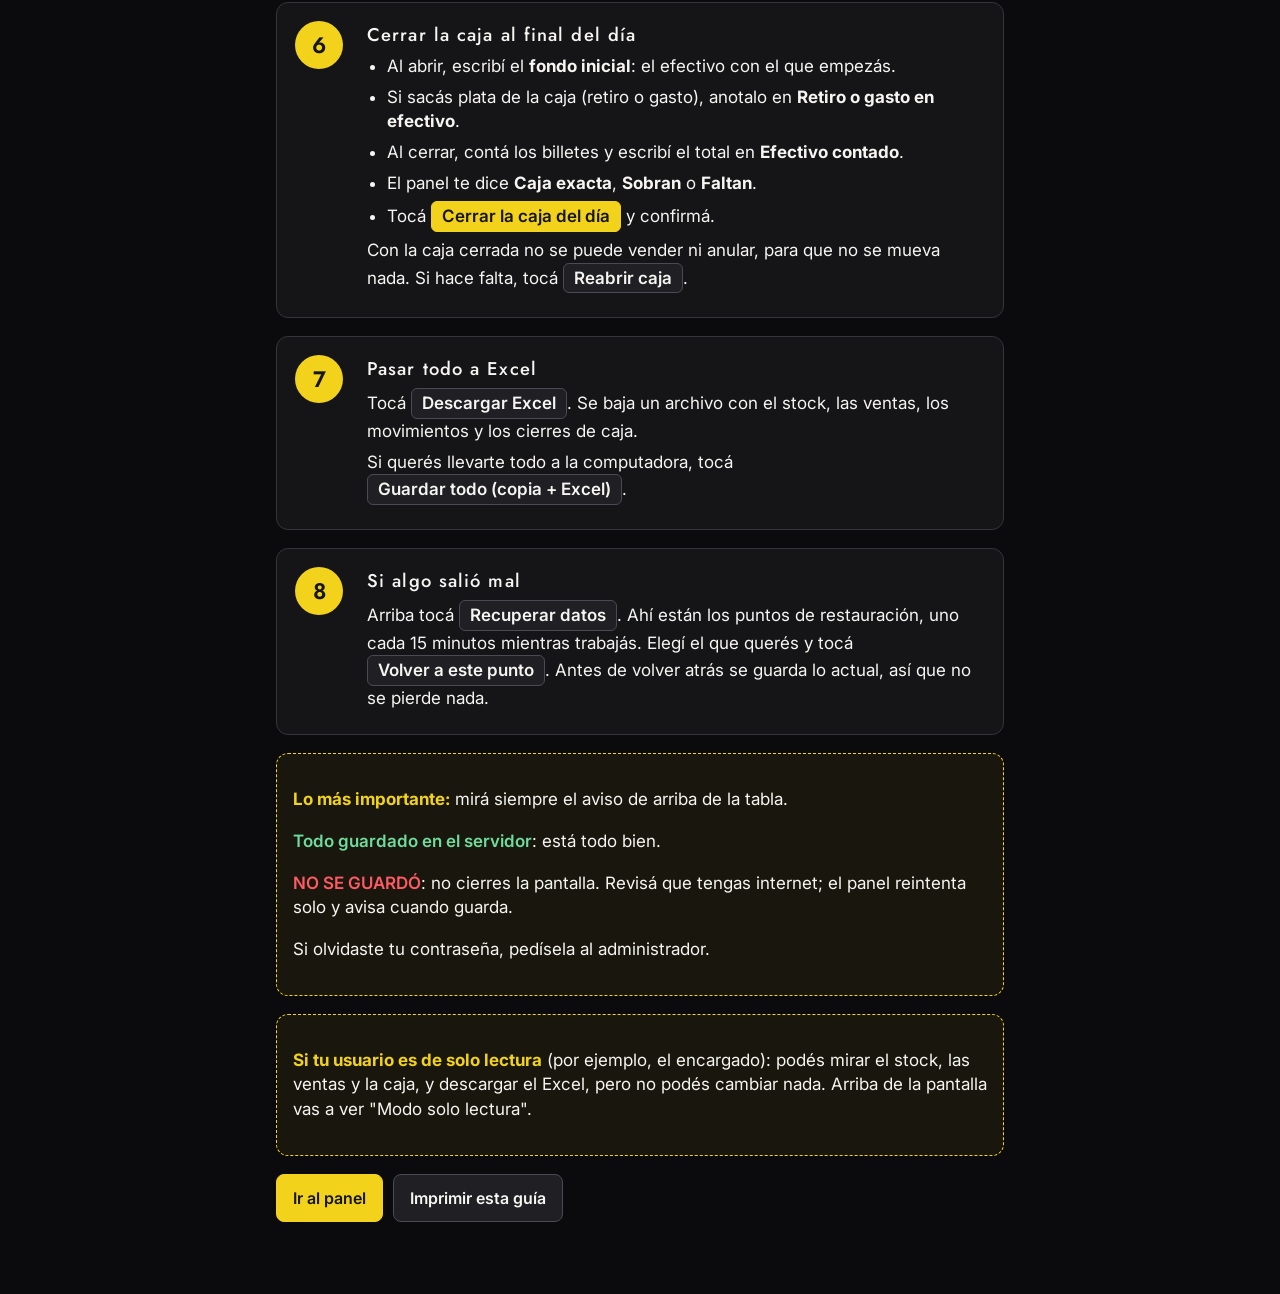
==== commit 28f57f46: "Pago dividido en varias formas de pago Una venta puede cobrarse con más de una forma (por ejemplo ef" ====
--- a/guia.html
+++ b/guia.html
@@ -7,7 +7,7 @@
   <meta name="theme-color" content="#0b0b0d">
   <link rel="icon" href="icon.svg" type="image/svg+xml">
   <link rel="stylesheet" href="https://fonts.googleapis.com/css2?family=Inter:wght@400;500;600;700&family=Jost:wght@300;400;500&display=swap">
-  <link rel="stylesheet" href="style.css">
+  <link rel="stylesheet" href="style.css?v=4">
   <style>
     .guia { max-width: 760px; margin: 0 auto; display: grid; gap: 18px; padding: 24px 16px 72px; }
     .guia h1 { margin: 0; font: 400 1.6rem/1.2 var(--font-family-display); letter-spacing: 0.2em; text-transform: uppercase; }
@@ -89,6 +89,7 @@
           <li>Poné los <b>kilos</b> que se lleva el cliente y, si querés, cuántos <b>rollos</b> son.</li>
           <li>Escribí el <b>precio de esta venta</b>, por kilo.</li>
           <li>Elegí la <b>forma de pago</b>: efectivo, transferencia, débito o crédito.</li>
+          <li>Si el cliente paga con <b>más de una forma</b> (por ejemplo una parte en efectivo y otra en transferencia), tocá <span class="tecla">Dividir el pago</span>, escribí cuánto paga con cada una y el panel te dice cuánto falta cobrar.</li>
           <li>Tocá <span class="tecla am">Cobrar y descontar stock</span>.</li>
         </ul>
         <p>La venta se anota y bajan solos los kilos y los rollos. Si te equivocaste, en la lista de ventas tocá <span class="tecla">Anular</span> y todo vuelve.</p>
--- a/style.css
+++ b/style.css
@@ -15,6 +15,7 @@
 }
 * { box-sizing: border-box; }
 html, body { margin: 0; }
+[hidden] { display: none !important; }
 body {
   background:
     radial-gradient(900px 500px at 85% -10%, rgba(143, 171, 232, 0.1), transparent 60%),
@@ -176,6 +177,11 @@
   .methods { display: grid; grid-template-columns: 1fr 1fr; gap: 10px; }
   .methods .stat b { font-size: 21px; }
   .methods .stat.main { grid-column: 1 / -1; }
+  .linkbtn { background: transparent; border: 0; padding: 6px 0; min-height: 40px; color: var(--yellow); text-decoration: underline; text-align: left; font-weight: 600; cursor: pointer; }
+  .linkbtn.sm { min-height: 36px; padding: 4px 10px; margin: 2px 6px 2px 0; border: 1px solid var(--line); border-radius: 8px; text-decoration: none; }
+  .splitbox { display: grid; grid-template-columns: 1fr 1fr; gap: 12px; }
+  .splitresto { grid-column: 1 / -1; color: var(--muted); font-size: 15px; }
+  .splitresto.okline { color: var(--ok); font-weight: 600; }
   .msg { min-height: 20px; font-size: 15px; color: var(--red); margin: 0; }
   .sale td { padding: 10px; }
   .sale .t { font-weight: 600; }
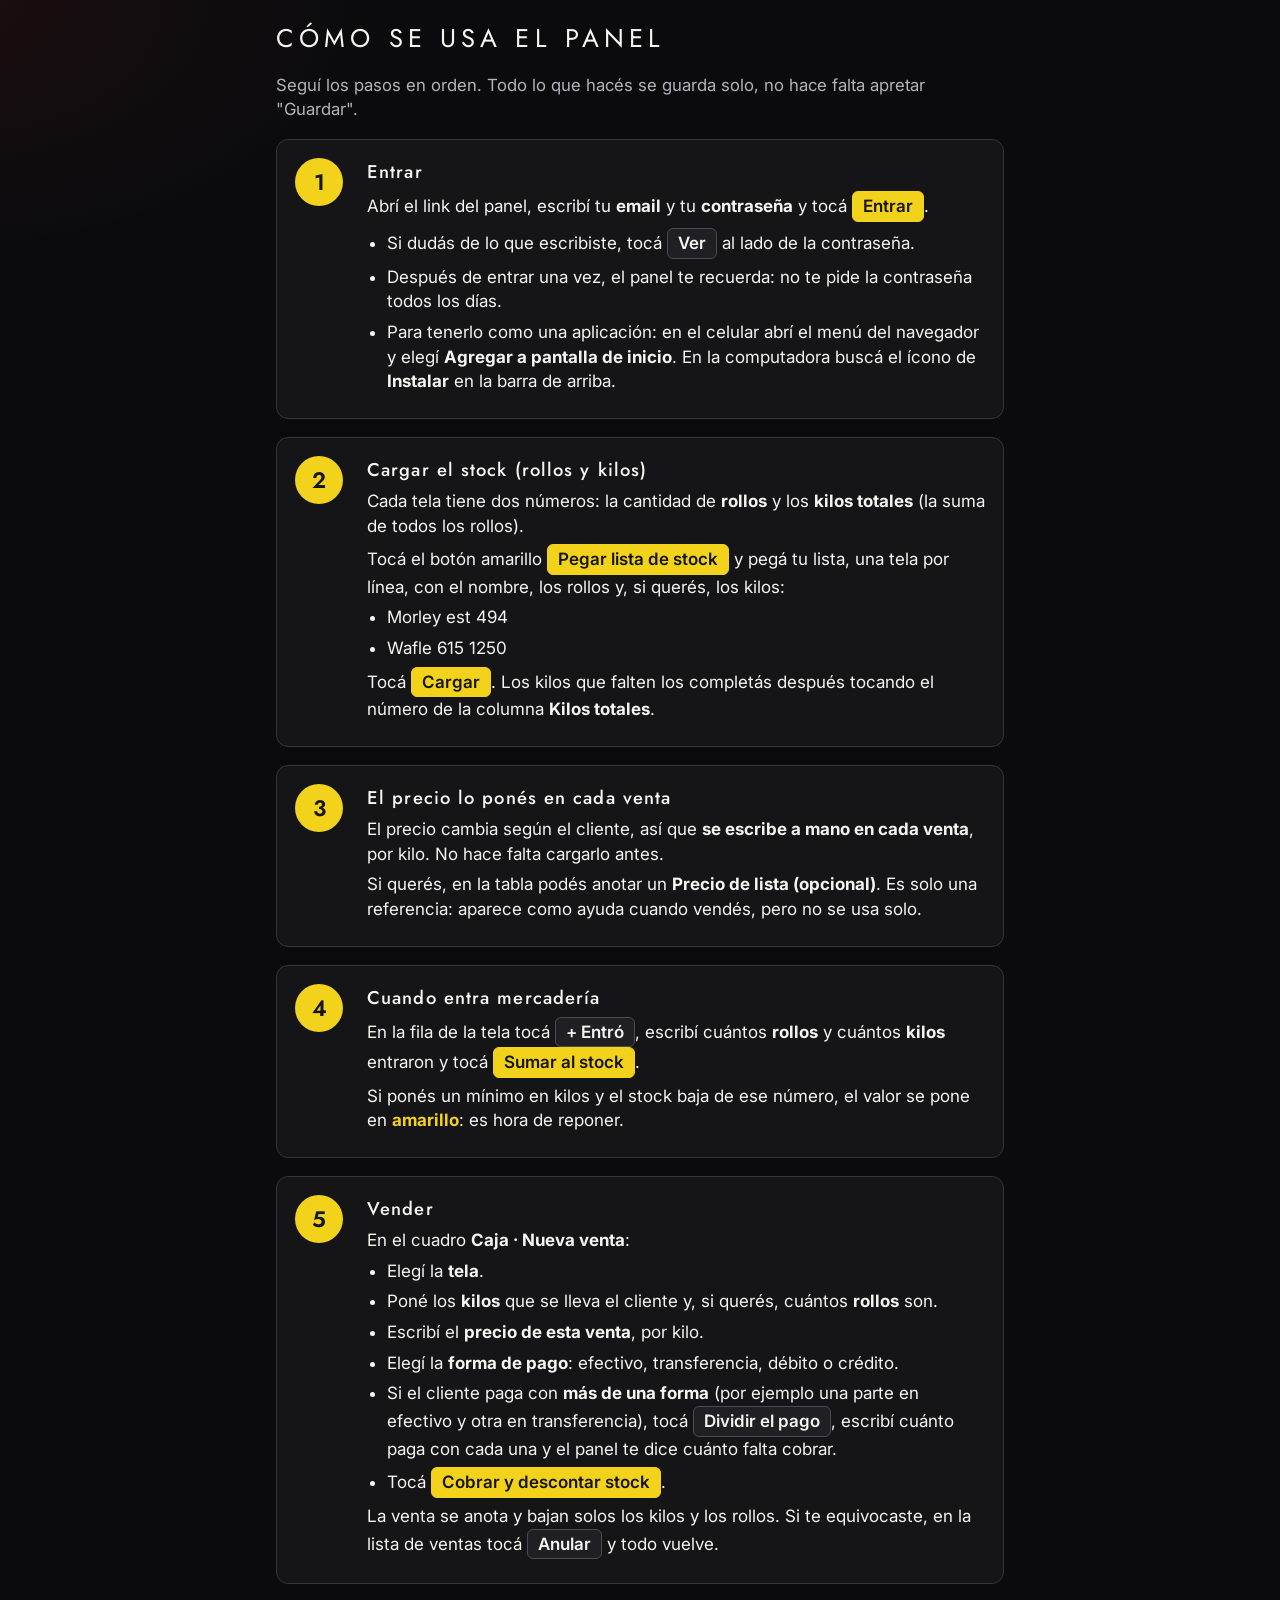
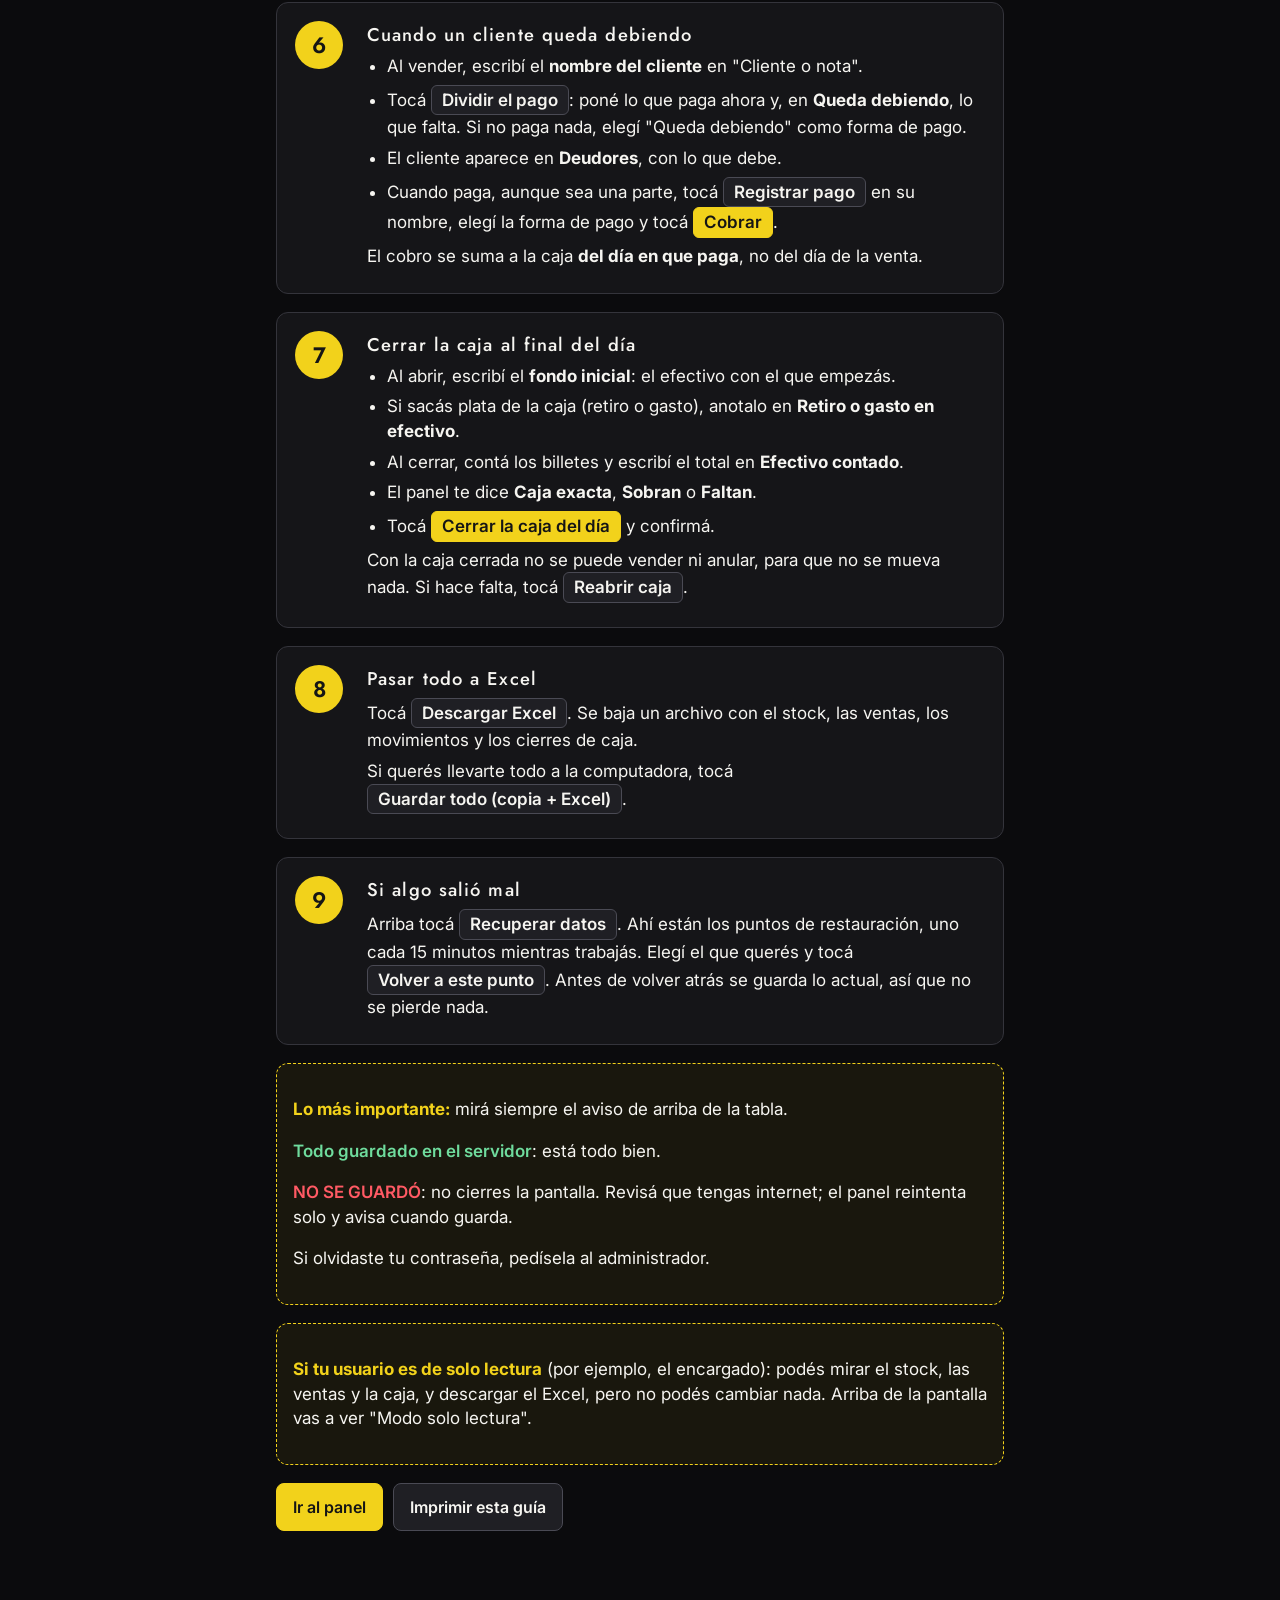
==== commit ffb2a635: "Sección de deudores y cobros de deudas Una venta puede dejar parte o todo el importe debiendo a un c" ====
--- a/guia.html
+++ b/guia.html
@@ -7,7 +7,7 @@
   <meta name="theme-color" content="#0b0b0d">
   <link rel="icon" href="icon.svg" type="image/svg+xml">
   <link rel="stylesheet" href="https://fonts.googleapis.com/css2?family=Inter:wght@400;500;600;700&family=Jost:wght@300;400;500&display=swap">
-  <link rel="stylesheet" href="style.css?v=4">
+  <link rel="stylesheet" href="style.css?v=5">
   <style>
     .guia { max-width: 760px; margin: 0 auto; display: grid; gap: 18px; padding: 24px 16px 72px; }
     .guia h1 { margin: 0; font: 400 1.6rem/1.2 var(--font-family-display); letter-spacing: 0.2em; text-transform: uppercase; }
@@ -99,6 +99,20 @@
     <section class="paso">
       <div class="num">6</div>
       <div>
+        <h2>Cuando un cliente queda debiendo</h2>
+        <ul>
+          <li>Al vender, escribí el <b>nombre del cliente</b> en "Cliente o nota".</li>
+          <li>Tocá <span class="tecla">Dividir el pago</span>: poné lo que paga ahora y, en <b>Queda debiendo</b>, lo que falta. Si no paga nada, elegí "Queda debiendo" como forma de pago.</li>
+          <li>El cliente aparece en <b>Deudores</b>, con lo que debe.</li>
+          <li>Cuando paga, aunque sea una parte, tocá <span class="tecla">Registrar pago</span> en su nombre, elegí la forma de pago y tocá <span class="tecla am">Cobrar</span>.</li>
+        </ul>
+        <p>El cobro se suma a la caja <b>del día en que paga</b>, no del día de la venta.</p>
+      </div>
+    </section>
+
+    <section class="paso">
+      <div class="num">7</div>
+      <div>
         <h2>Cerrar la caja al final del día</h2>
         <ul>
           <li>Al abrir, escribí el <b>fondo inicial</b>: el efectivo con el que empezás.</li>
@@ -112,7 +126,7 @@
     </section>
 
     <section class="paso">
-      <div class="num">7</div>
+      <div class="num">8</div>
       <div>
         <h2>Pasar todo a Excel</h2>
         <p>Tocá <span class="tecla">Descargar Excel</span>. Se baja un archivo con el stock, las ventas, los movimientos y los cierres de caja.</p>
@@ -121,7 +135,7 @@
     </section>
 
     <section class="paso">
-      <div class="num">8</div>
+      <div class="num">9</div>
       <div>
         <h2>Si algo salió mal</h2>
         <p>Arriba tocá <span class="tecla">Recuperar datos</span>. Ahí están los puntos de restauración, uno cada 15 minutos mientras trabajás. Elegí el que querés y tocá <span class="tecla">Volver a este punto</span>. Antes de volver atrás se guarda lo actual, así que no se pierde nada.</p>
--- a/style.css
+++ b/style.css
@@ -177,6 +177,13 @@
   .methods { display: grid; grid-template-columns: 1fr 1fr; gap: 10px; }
   .methods .stat b { font-size: 21px; }
   .methods .stat.main { grid-column: 1 / -1; }
+  .deb { display: grid; gap: 8px; padding: 12px 0; border-bottom: 1px solid var(--line); justify-items: start; }
+  .deb:last-child { border-bottom: 0; }
+  .debhead { display: flex; justify-content: space-between; align-items: center; gap: 12px; flex-wrap: wrap; width: 100%; }
+  .debowed { font: 500 22px var(--font-family-display); color: var(--yellow); font-variant-numeric: tabular-nums; }
+  .debform { display: grid; grid-template-columns: 1fr 1fr; gap: 10px; width: 100%; }
+  .debform label:last-child { grid-column: 1 / -1; }
+  .debdetail { color: var(--muted); font-size: 14px; display: grid; gap: 2px; }
   .linkbtn { background: transparent; border: 0; padding: 6px 0; min-height: 40px; color: var(--yellow); text-decoration: underline; text-align: left; font-weight: 600; cursor: pointer; }
   .linkbtn.sm { min-height: 36px; padding: 4px 10px; margin: 2px 6px 2px 0; border: 1px solid var(--line); border-radius: 8px; text-decoration: none; }
   .splitbox { display: grid; grid-template-columns: 1fr 1fr; gap: 12px; }
